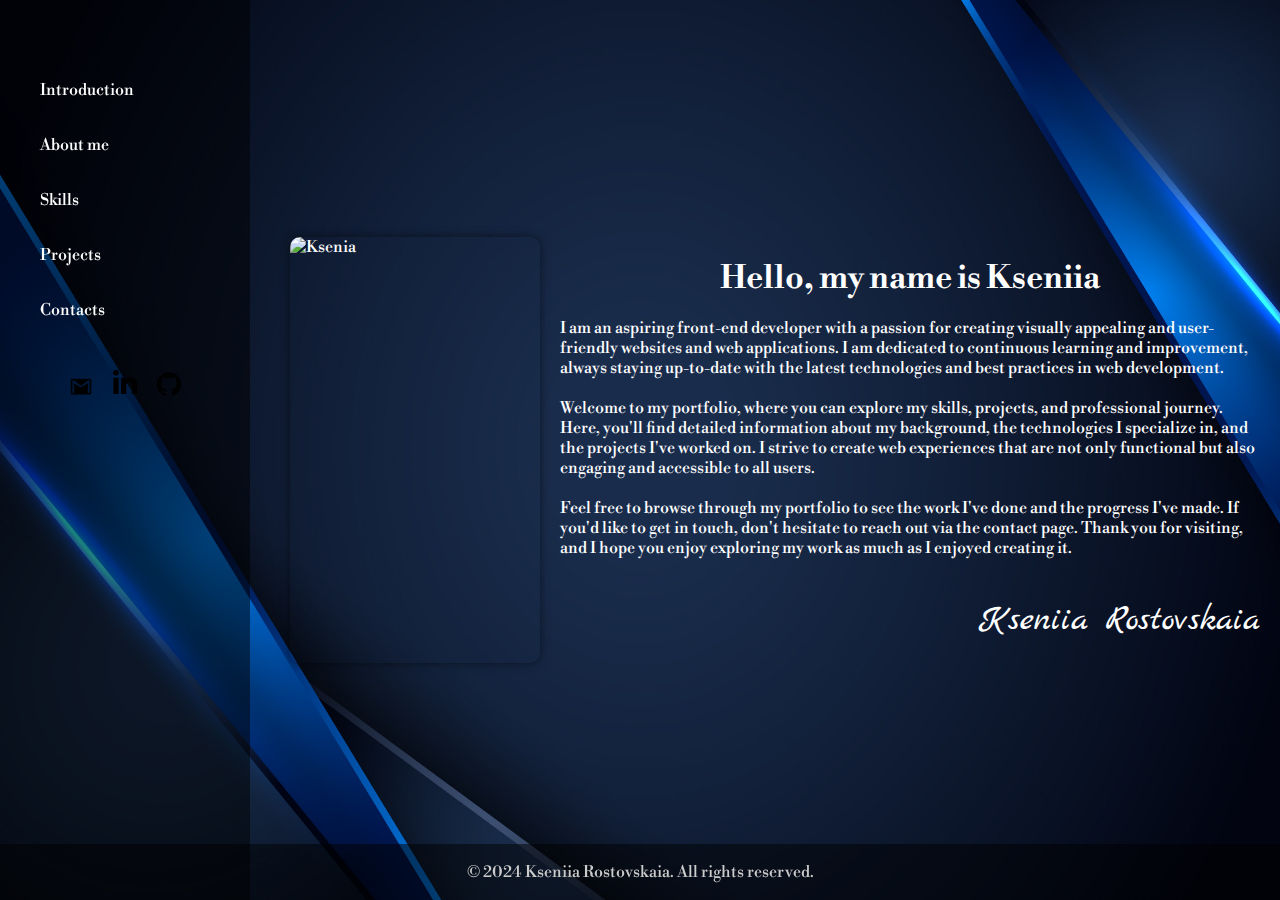
==== index.html @ 4f009831 "Add files via upload" ====
<!DOCTYPE html>
<html lang="en">
<head>
    <meta charset="UTF-8">
    <meta name="viewport" content="width=device-width, initial-scale=1.0">
    <title>Introduction</title>
    <link rel="stylesheet" href="../css/introduction.css">
    <link rel="stylesheet" href="https://fonts.googleapis.com/css2?family=Libre+Bodoni:wght@400&display=swap">
    <link rel="stylesheet" href="https://fonts.googleapis.com/css2?family=Marck+Script&display=swap">
</head>
<body>
    <div class="container">
        <nav>
            <ul>
                <li><a href="index.html" class="active">Introduction</a></li>
                <li><a href="about.html">About me </a></li>
                <li><a href="skills.html">Skills</a></li>
                <li><a href="projects.html">Projects</a></li>
                <li><a href="contact.html">Contacts</a></li>
            </ul>
            <div class="social-icons">
                <a href="mailto:rostovskaiakseniia@gmail.com"><img src="../images/gmail.png" alt="Email"></a>
                <a href="https://www.linkedin.com/in/kseniia-rostovskaia-14969712b" target="_blank"><img src="../images/linkedin.png" alt="LinkedIn"></a>
                <a href="https://github.com/rostovks94"><img src="../images/github.png" alt="GitHub"></a>
            </div>
        </nav>
        <main>
            <div class="greeting">
                <img src="../images/personal1.jpg" alt="Ksenia" class="profile-pic">
                <div class="greeting-text">
                    <h1>Hello, my name is Kseniia</h1>
                    <p>I am an aspiring front-end developer with a passion for creating visually appealing and user-friendly websites and web applications. I am dedicated to continuous learning and improvement, always staying up-to-date with the latest technologies and best practices in web development.</p>
                    <p>Welcome to my portfolio, where you can explore my skills, projects, and professional journey. Here, you'll find detailed information about my background, the technologies I specialize in, and the projects I've worked on. I strive to create web experiences that are not only functional but also engaging and accessible to all users.</p>
                    <p>Feel free to browse through my portfolio to see the work I've done and the progress I've made. If you'd like to get in touch, don't hesitate to reach out via the contact page. Thank you for visiting, and I hope you enjoy exploring my work as much as I enjoyed creating it.</p>
                    <p class="signature">Kseniia Rostovskaia</p>
                </div>
            </div>
        </main>
    </div>
    <footer>
        <p>&copy; 2024 Kseniia Rostovskaia. All rights reserved.</p>
    </footer>
</body>
</html>
---- css/introduction.css ----
@import url('https://fonts.googleapis.com/css2?family=Libre+Bodoni:wght@400&display=swap');
@import url('https://fonts.googleapis.com/css2?family=Marck+Script&display=swap');

body {
    font-family: 'Libre Bodoni', serif;
    margin: 0;
    padding: 0;
    background: url('../images/background1.jpg') no-repeat center center fixed;
    background-size: cover;
    color: #fff;
    display: flex;
    height: 100vh;
    flex-direction: column;
}

.container {
    display: flex;
    flex: 1;
    height: 100vh;
}

nav {
    background: rgba(0, 0, 0, 0.5);
    padding: 20px;
    width: 250px;
    height: 100vh;
    box-sizing: border-box;
    display: flex;
    flex-direction: column;
    align-items: center;
    position: fixed;
    top: 0;
    left: 0;
}

nav ul {
    list-style-type: none;
    margin: 0;
    padding: 0;
    width: 100%;
    margin-top: 50px;
}

nav ul li {
    width: 100%;
    margin-bottom: 15px;
}

nav ul li a {
    display: block;
    color: #fff;
    text-decoration: none;
    font-family: 'Libre Bodoni', serif;
    font-weight: 400;
    padding: 10px 20px;
    transition: background 0.3s, color 0.3s, box-shadow 0.3s;
}

nav ul li a:hover {
    background: rgba(0, 51, 102, 0.5);
    color: #fff;
    box-shadow: 0 0 5px #3399ff;
}

.social-icons {
    margin-top: 30px;
    display: flex;
    flex-direction: row;
    justify-content: space-between; 
    gap: 20px;
}

.social-icons a {
    transition: transform 0.3s, border 0.3s;
}

.social-icons img {
    width: 24px;
    height: 24px;
    transition: opacity 0.3s, transform 0.3s, filter 0.3s;
}

.social-icons a:nth-child(2) img {
    position: relative;
    top: -5px; 

}

.social-icons a:nth-child(3) img {
    position: relative;
    top: -3px; 
}

.social-icons a:hover img {
    opacity: 1;
    transform: scale(1.2);
    filter: drop-shadow(0 0 5px #3399ff);
}
main {
    padding: 20px;
    text-align: center;
    flex: 1;
    margin-left: 270px;
    display: flex;
    flex-direction: column;
    align-items: center;
    justify-content: center;
}

.greeting {
    max-width: 1200px;
    margin: 0 auto;
    text-align: left;
    display: flex;
    gap: 20px;
}

.profile-pic {
    width: 250px;
    height: auto;
    border-radius: 10px;
    box-shadow: 0 0 10px rgba(0, 0, 0, 0.5);
    object-fit: cover; 
}

.greeting-text {
    flex: 1;
}

.greeting-text h1 {
    text-align: center;
    margin-bottom: 20px;
}

.greeting-text p {
    margin-bottom: 20px;
}

.signature {
    font-family: 'Marck Script', cursive;
    font-size: 36px;
    text-align: right;
    color: #ffffff;
    margin-top: 40px;
}

footer {
    background: rgba(0, 0, 0, 0.5);
    text-align: center;
    padding: 2px 0;
    position: fixed;
    bottom: 0;
    width: 100%;
    color: #ccc;
}

footer a {
    color: #0a84ff;
    text-decoration: none;
    transition: color 0.3s;
}

footer a:hover {
    color: #fff;
}
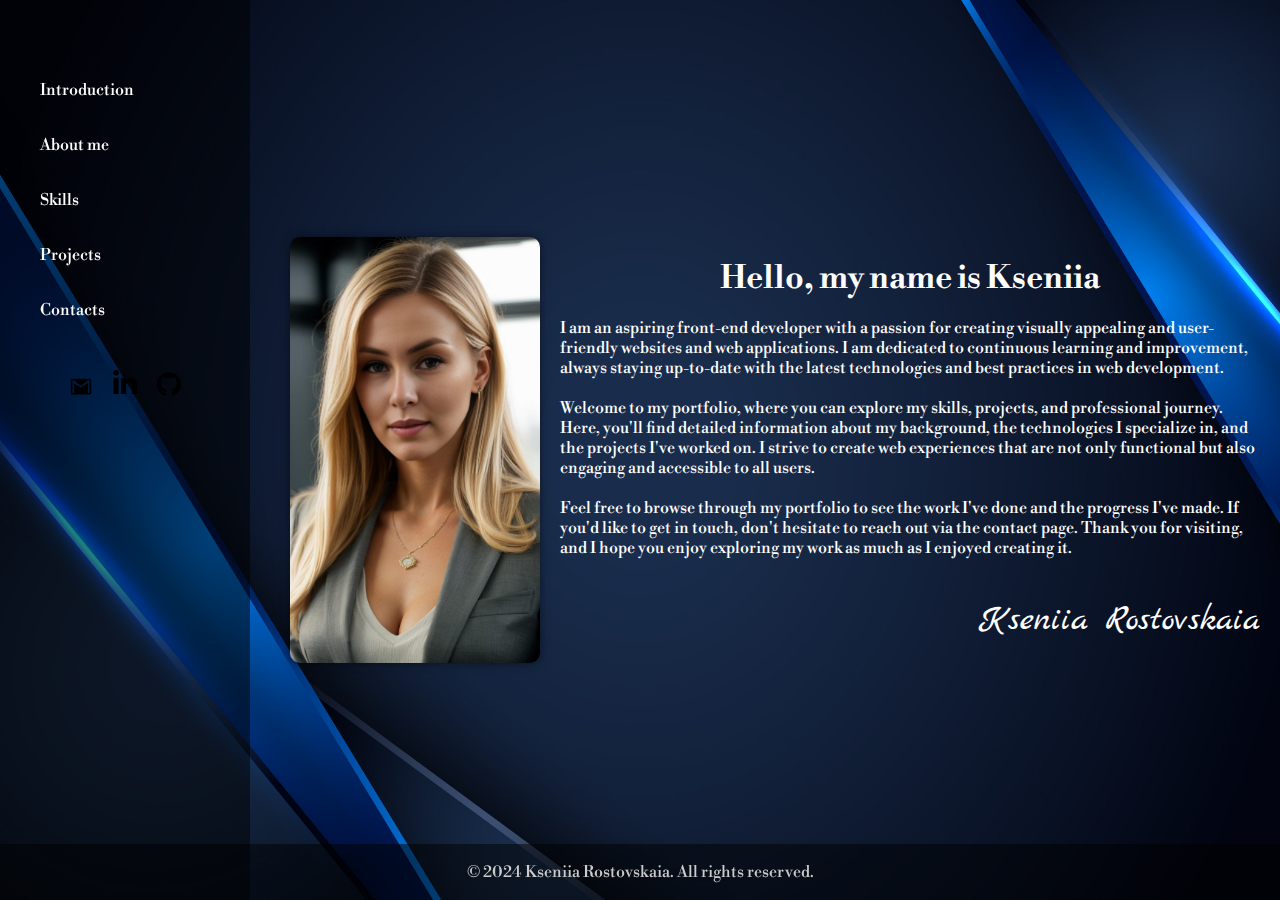
==== commit f8a71686: "Update index.html" ====
--- a/index.html
+++ b/index.html
@@ -4,7 +4,7 @@
     <meta charset="UTF-8">
     <meta name="viewport" content="width=device-width, initial-scale=1.0">
     <title>Introduction</title>
-    <link rel="stylesheet" href="../css/introduction.css">
+    <link rel="stylesheet" href="css/introduction.css">
     <link rel="stylesheet" href="https://fonts.googleapis.com/css2?family=Libre+Bodoni:wght@400&display=swap">
     <link rel="stylesheet" href="https://fonts.googleapis.com/css2?family=Marck+Script&display=swap">
 </head>
@@ -19,14 +19,14 @@
                 <li><a href="contact.html">Contacts</a></li>
             </ul>
             <div class="social-icons">
-                <a href="mailto:rostovskaiakseniia@gmail.com"><img src="../images/gmail.png" alt="Email"></a>
-                <a href="https://www.linkedin.com/in/kseniia-rostovskaia-14969712b" target="_blank"><img src="../images/linkedin.png" alt="LinkedIn"></a>
-                <a href="https://github.com/rostovks94"><img src="../images/github.png" alt="GitHub"></a>
+                <a href="mailto:kseniiarostovskaia@gmail.com"><img src="images/gmail.png" alt="Email"></a>
+                <a href="https://www.linkedin.com/in/kseniia-rostovskaia-14969712b" target="_blank"><img src="images/linkedin.png" alt="LinkedIn"></a>
+                <a href="https://github.com/rostovks94"><img src="images/github.png" alt="GitHub"></a>
             </div>
         </nav>
         <main>
             <div class="greeting">
-                <img src="../images/personal1.jpg" alt="Ksenia" class="profile-pic">
+                <img src="images/personal1.jpg" alt="Ksenia" class="profile-pic">
                 <div class="greeting-text">
                     <h1>Hello, my name is Kseniia</h1>
                     <p>I am an aspiring front-end developer with a passion for creating visually appealing and user-friendly websites and web applications. I am dedicated to continuous learning and improvement, always staying up-to-date with the latest technologies and best practices in web development.</p>
@@ -41,4 +41,4 @@
         <p>&copy; 2024 Kseniia Rostovskaia. All rights reserved.</p>
     </footer>
 </body>
-</html>+</html>
--- a/css/introduction.css
+++ b/css/introduction.css
@@ -66,7 +66,7 @@
     margin-top: 30px;
     display: flex;
     flex-direction: row;
-    justify-content: space-between; 
+    justify-content: space-between;
     gap: 20px;
 }
 
@@ -82,13 +82,12 @@
 
 .social-icons a:nth-child(2) img {
     position: relative;
-    top: -5px; 
-
+    top: -5px;
 }
 
 .social-icons a:nth-child(3) img {
     position: relative;
-    top: -3px; 
+    top: -3px;
 }
 
 .social-icons a:hover img {
@@ -96,6 +95,7 @@
     transform: scale(1.2);
     filter: drop-shadow(0 0 5px #3399ff);
 }
+
 main {
     padding: 20px;
     text-align: center;
@@ -120,7 +120,7 @@
     height: auto;
     border-radius: 10px;
     box-shadow: 0 0 10px rgba(0, 0, 0, 0.5);
-    object-fit: cover; 
+    object-fit: cover;
 }
 
 .greeting-text {
@@ -162,4 +162,45 @@
 
 footer a:hover {
     color: #fff;
+}
+
+/* Media queries for responsiveness */
+@media (max-width: 768px) {
+    .container {
+        flex-direction: column;
+    }
+
+    nav {
+        position: relative;
+        width: 100%;
+        height: auto;
+    }
+
+    main {
+        margin-left: 0;
+        padding: 10px;
+    }
+
+    .greeting {
+        flex-direction: column;
+        text-align: center;
+    }
+
+    .profile-pic {
+        width: 100%;
+        max-width: 300px;
+        margin: 0 auto;
+    }
+
+    .greeting-text h1 {
+        font-size: 24px;
+    }
+
+    .greeting-text p {
+        font-size: 16px;
+    }
+
+    .signature {
+        font-size: 24px;
+    }
 }